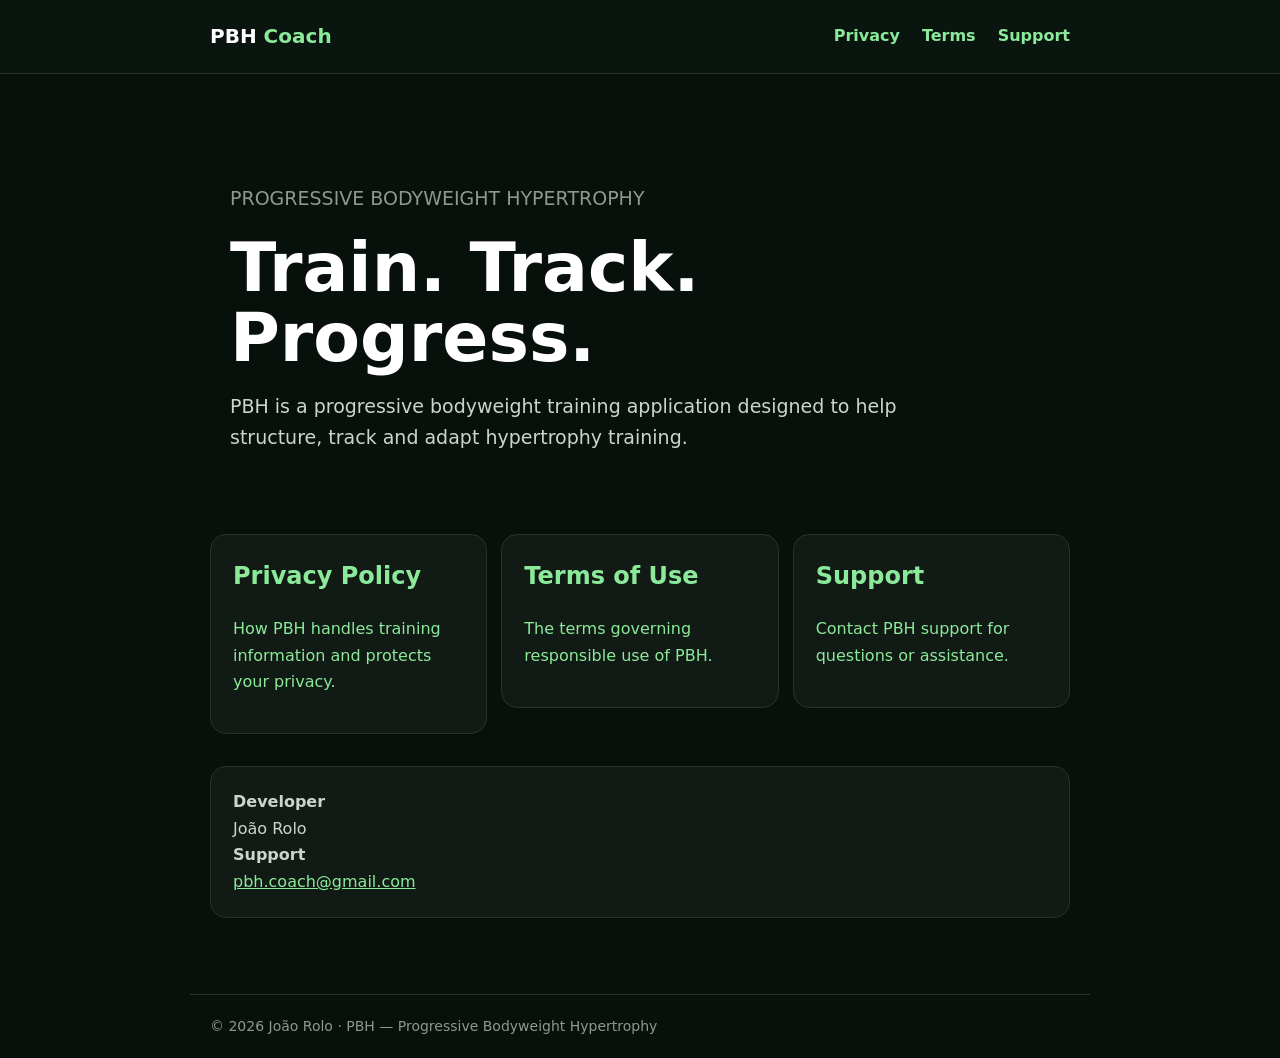
==== index.html @ 0f5a8aca "feat: publish PBH public legal and support site" ====
<!doctype html><html lang="en"><head><meta charset="utf-8"><meta name="viewport" content="width=device-width,initial-scale=1"><title>PBH — Progressive Bodyweight Hypertrophy</title><meta name="description" content="Official PBH information, privacy policy, terms and support."><link rel="stylesheet" href="styles.css"></head><body><header><nav><a class="brand" href="index.html">PBH <span>Coach</span></a><a href="privacy-policy.html">Privacy</a><a href="terms.html">Terms</a><a href="support.html">Support</a></nav></header><main class=""><section class="hero"><p class="meta">PROGRESSIVE BODYWEIGHT HYPERTROPHY</p><h1>Train. Track.<br>Progress.</h1><p>PBH is a progressive bodyweight training application designed to help structure, track and adapt hypertrophy training.</p></section><section class="links"><a href="privacy-policy.html"><div class="card"><h2>Privacy Policy</h2><p>How PBH handles training information and protects your privacy.</p></div></a><a href="terms.html"><div class="card"><h2>Terms of Use</h2><p>The terms governing responsible use of PBH.</p></div></a><a href="support.html"><div class="card"><h2>Support</h2><p>Contact PBH support for questions or assistance.</p></div></a></section><div class="card"><strong>Developer</strong><br>João Rolo<br><strong>Support</strong><br><a href="mailto:pbh.coach@gmail.com">pbh.coach@gmail.com</a></div></main><footer>© 2026 João Rolo · PBH — Progressive Bodyweight Hypertrophy</footer></body></html>
---- styles.css ----
*{box-sizing:border-box}body{margin:0;background:#07100b;color:#cbd4ce;font-family:system-ui,-apple-system,BlinkMacSystemFont,"Segoe UI",sans-serif;line-height:1.65}header{border-bottom:1px solid #26332a;background:#0b1510}nav,main,footer{max-width:900px;margin:auto;padding:20px}nav{display:flex;align-items:center;gap:22px;flex-wrap:wrap}.brand{color:#fff;font-weight:900;font-size:20px;margin-right:auto}.brand span{color:#8bea9a}a{color:#8bea9a}nav a{text-decoration:none;font-weight:700}.hero{padding:70px 20px 45px}.hero h1{font-size:clamp(38px,8vw,68px);line-height:1.02;color:#fff;margin:0 0 12px}.hero p{font-size:19px;max-width:680px}.card{background:#111a14;border:1px solid #26332a;border-radius:16px;padding:22px;margin:16px 0}.card h2,h2{color:#8bea9a}.card h2{margin-top:0}.links{display:grid;grid-template-columns:repeat(auto-fit,minmax(210px,1fr));gap:14px}.links a{display:block;text-decoration:none}.links .card:hover{border-color:#8bea9a}.meta{color:#8d9891;font-size:14px}.legal h1{color:#fff;line-height:1.2}.legal h2{margin-top:2rem;font-size:19px}.button{display:inline-block;background:#8bea9a;color:#07100b!important;padding:10px 16px;border-radius:10px;text-decoration:none;font-weight:800}footer{margin-top:40px;border-top:1px solid #26332a;color:#8d9891;font-size:14px}@media(max-width:600px){nav{gap:12px}.hero{padding-top:45px}}
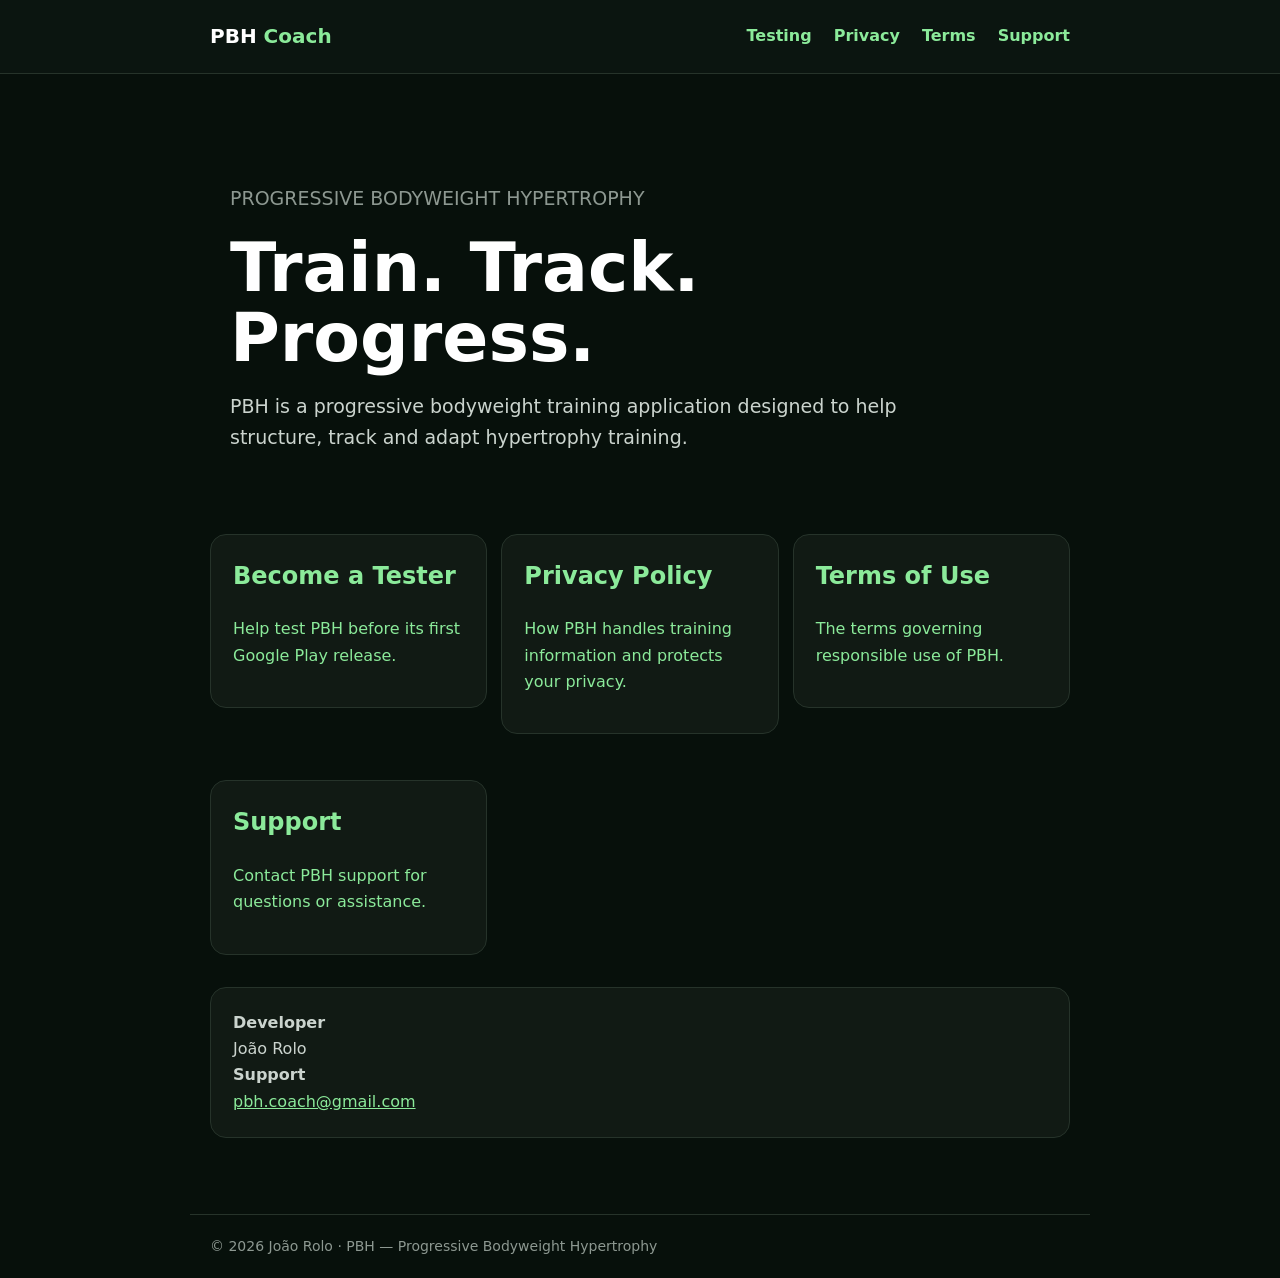
==== commit b53e548a: "add tester pages" ====
--- a/index.html
+++ b/index.html
@@ -1 +1 @@
-<!doctype html><html lang="en"><head><meta charset="utf-8"><meta name="viewport" content="width=device-width,initial-scale=1"><title>PBH — Progressive Bodyweight Hypertrophy</title><meta name="description" content="Official PBH information, privacy policy, terms and support."><link rel="stylesheet" href="styles.css"></head><body><header><nav><a class="brand" href="index.html">PBH <span>Coach</span></a><a href="privacy-policy.html">Privacy</a><a href="terms.html">Terms</a><a href="support.html">Support</a></nav></header><main class=""><section class="hero"><p class="meta">PROGRESSIVE BODYWEIGHT HYPERTROPHY</p><h1>Train. Track.<br>Progress.</h1><p>PBH is a progressive bodyweight training application designed to help structure, track and adapt hypertrophy training.</p></section><section class="links"><a href="privacy-policy.html"><div class="card"><h2>Privacy Policy</h2><p>How PBH handles training information and protects your privacy.</p></div></a><a href="terms.html"><div class="card"><h2>Terms of Use</h2><p>The terms governing responsible use of PBH.</p></div></a><a href="support.html"><div class="card"><h2>Support</h2><p>Contact PBH support for questions or assistance.</p></div></a></section><div class="card"><strong>Developer</strong><br>João Rolo<br><strong>Support</strong><br><a href="mailto:pbh.coach@gmail.com">pbh.coach@gmail.com</a></div></main><footer>© 2026 João Rolo · PBH — Progressive Bodyweight Hypertrophy</footer></body></html>+<!doctype html><html lang="en"><head><meta charset="utf-8"><meta name="viewport" content="width=device-width,initial-scale=1"><title>PBH — Progressive Bodyweight Hypertrophy</title><meta name="description" content="Official PBH information, privacy policy, terms and support."><link rel="stylesheet" href="styles.css"></head><body><header><nav><a class="brand" href="index.html">PBH <span>Coach</span></a><a href="tester.html">Testing</a><a href="privacy-policy.html">Privacy</a><a href="terms.html">Terms</a><a href="support.html">Support</a></nav></header><main class=""><section class="hero"><p class="meta">PROGRESSIVE BODYWEIGHT HYPERTROPHY</p><h1>Train. Track.<br>Progress.</h1><p>PBH is a progressive bodyweight training application designed to help structure, track and adapt hypertrophy training.</p></section><section class="links"><a href="tester.html"><div class="card"><h2>Become a Tester</h2><p>Help test PBH before its first Google Play release.</p></div></a><a href="privacy-policy.html"><div class="card"><h2>Privacy Policy</h2><p>How PBH handles training information and protects your privacy.</p></div></a><a href="terms.html"><div class="card"><h2>Terms of Use</h2><p>The terms governing responsible use of PBH.</p></div></a><a href="support.html"><div class="card"><h2>Support</h2><p>Contact PBH support for questions or assistance.</p></div></a></section><div class="card"><strong>Developer</strong><br>João Rolo<br><strong>Support</strong><br><a href="mailto:pbh.coach@gmail.com">pbh.coach@gmail.com</a></div></main><footer>© 2026 João Rolo · PBH — Progressive Bodyweight Hypertrophy</footer></body></html>
--- a/styles.css
+++ b/styles.css
@@ -1 +1 @@
-*{box-sizing:border-box}body{margin:0;background:#07100b;color:#cbd4ce;font-family:system-ui,-apple-system,BlinkMacSystemFont,"Segoe UI",sans-serif;line-height:1.65}header{border-bottom:1px solid #26332a;background:#0b1510}nav,main,footer{max-width:900px;margin:auto;padding:20px}nav{display:flex;align-items:center;gap:22px;flex-wrap:wrap}.brand{color:#fff;font-weight:900;font-size:20px;margin-right:auto}.brand span{color:#8bea9a}a{color:#8bea9a}nav a{text-decoration:none;font-weight:700}.hero{padding:70px 20px 45px}.hero h1{font-size:clamp(38px,8vw,68px);line-height:1.02;color:#fff;margin:0 0 12px}.hero p{font-size:19px;max-width:680px}.card{background:#111a14;border:1px solid #26332a;border-radius:16px;padding:22px;margin:16px 0}.card h2,h2{color:#8bea9a}.card h2{margin-top:0}.links{display:grid;grid-template-columns:repeat(auto-fit,minmax(210px,1fr));gap:14px}.links a{display:block;text-decoration:none}.links .card:hover{border-color:#8bea9a}.meta{color:#8d9891;font-size:14px}.legal h1{color:#fff;line-height:1.2}.legal h2{margin-top:2rem;font-size:19px}.button{display:inline-block;background:#8bea9a;color:#07100b!important;padding:10px 16px;border-radius:10px;text-decoration:none;font-weight:800}footer{margin-top:40px;border-top:1px solid #26332a;color:#8d9891;font-size:14px}@media(max-width:600px){nav{gap:12px}.hero{padding-top:45px}}+*{box-sizing:border-box}body{margin:0;background:#07100b;color:#cbd4ce;font-family:system-ui,-apple-system,BlinkMacSystemFont,"Segoe UI",sans-serif;line-height:1.65}header{border-bottom:1px solid #26332a;background:#0b1510}nav,main,footer{max-width:900px;margin:auto;padding:20px}nav{display:flex;align-items:center;gap:22px;flex-wrap:wrap}.brand{color:#fff;font-weight:900;font-size:20px;margin-right:auto}.brand span{color:#8bea9a}a{color:#8bea9a}nav a{text-decoration:none;font-weight:700}.hero{padding:70px 20px 45px}.hero h1{font-size:clamp(38px,8vw,68px);line-height:1.02;color:#fff;margin:0 0 12px}.hero p{font-size:19px;max-width:680px}.card{background:#111a14;border:1px solid #26332a;border-radius:16px;padding:22px;margin:16px 0}.card h2,h2{color:#8bea9a}.card h2{margin-top:0}.links{display:grid;grid-template-columns:repeat(auto-fit,minmax(210px,1fr));gap:14px}.links a{display:block;text-decoration:none}.links .card:hover{border-color:#8bea9a}.meta{color:#8d9891;font-size:14px}.legal h1{color:#fff;line-height:1.2}.legal h2{margin-top:2rem;font-size:19px}.button{display:inline-block;background:#8bea9a;color:#07100b!important;padding:10px 16px;border-radius:10px;text-decoration:none;font-weight:800}footer{margin-top:40px;border-top:1px solid #26332a;color:#8d9891;font-size:14px}@media(max-width:600px){nav{gap:12px}.hero{padding-top:45px}}.tester-hero{padding:55px 0 30px}.tester-hero h1{font-size:clamp(36px,7vw,58px);line-height:1.05;color:#fff;margin:0 0 14px}.tester-hero>p:not(.meta){font-size:19px;max-width:720px}.language-jump{display:flex;gap:12px;flex-wrap:wrap;margin-top:24px}.button-secondary{background:transparent;color:#8bea9a!important;border:1px solid #8bea9a}.language-section{scroll-margin-top:20px;padding:22px 0}.language-section>h2{font-size:30px;margin:.25rem 0 1rem}.language-label{color:#8d9891;font-size:13px;font-weight:800;letter-spacing:.08em}.tester-grid{display:grid;grid-template-columns:repeat(2,minmax(0,1fr));gap:14px}.tester-grid .card{margin:8px 0}.tester-page h3{color:#fff;margin-top:0}.tester-page ul{padding-left:22px}.tester-page li{margin:7px 0}.highlight-card{border-color:#496451;background:#101c14}.call-to-action{text-align:center;padding:30px 22px}.tester-button{font-size:17px;padding:13px 20px}.small-note{color:#aeb8b1;font-size:14px;margin-bottom:0}.share-note{border-left:3px solid #8bea9a;padding:12px 16px;margin:22px 0;background:#0b1510;border-radius:0 10px 10px 0}.language-divider{border:0;border-top:1px solid #26332a;margin:38px 0 24px}.tester-legal-links{text-align:center;margin:40px 0 5px;color:#8d9891}.tester-legal-links a{margin:0 8px}@media(max-width:700px){.tester-grid{grid-template-columns:1fr}.tester-hero{padding-top:38px}.call-to-action{text-align:left}.tester-button{display:block;text-align:center}}
